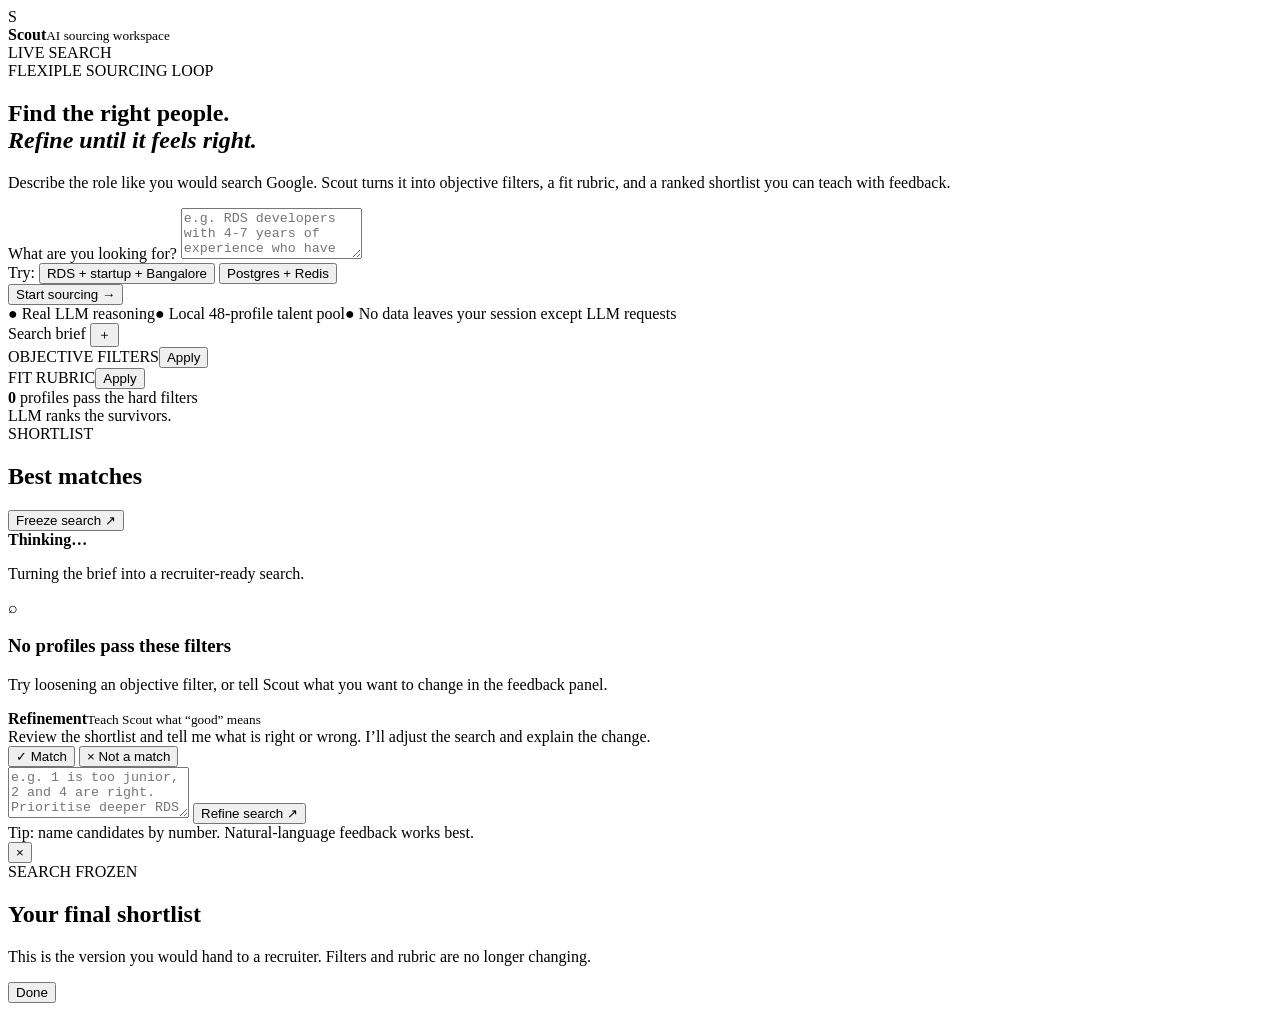
==== src/main/resources/static/index.html @ 705f52bc "Submit Flexiple sourcing refinement loop" ====
<!doctype html>
<html lang="en">
<head>
  <meta charset="utf-8">
  <meta name="viewport" content="width=device-width,initial-scale=1">
  <title>Scout — AI sourcing refinement</title>
  <link rel="stylesheet" href="/app.css">
</head>
<body>
<div class="app">
  <header class="topbar">
    <div class="brand"><span class="brand-mark">S</span><div><strong>Scout</strong><small>AI sourcing workspace</small></div></div>
    <div id="sessionBadge" class="session-badge hidden">LIVE SEARCH</div>
  </header>

  <main id="startView" class="start-view">
    <section class="hero">
      <div class="eyebrow">FLEXIPLE SOURCING LOOP</div>
      <h1>Find the right people.<br><em>Refine until it feels right.</em></h1>
      <p>Describe the role like you would search Google. Scout turns it into objective filters, a fit rubric, and a ranked shortlist you can teach with feedback.</p>
    </section>
    <section class="search-box">
      <label for="query">What are you looking for?</label>
      <textarea id="query" rows="3" placeholder="e.g. RDS developers with 4-7 years of experience who have worked at startups, for a role based in Bangalore."></textarea>
      <div class="search-actions">
        <div class="examples">
          <span>Try:</span>
          <button data-example="RDS developers with 4-7 years of experience who have worked at startups, for a role based in Bangalore.">RDS + startup + Bangalore</button>
          <button data-example="Backend engineers with 3-6 years, strong PostgreSQL and Redis, based in Bangalore.">Postgres + Redis</button>
        </div>
        <button id="searchBtn" class="primary">Start sourcing <span>→</span></button>
      </div>
    </section>
    <div class="trust-row"><span>● Real LLM reasoning</span><span>● Local 48-profile talent pool</span><span>● No data leaves your session except LLM requests</span></div>
  </main>

  <main id="workspace" class="workspace hidden">
    <aside class="left-panel">
      <div class="panel-title">Search brief <button id="newSearch" class="icon-btn" title="New search">＋</button></div>
      <div class="brief" id="briefText"></div>

      <div class="section-head"><span>OBJECTIVE FILTERS</span><button id="saveFilters" class="text-btn">Apply</button></div>
      <div id="filters" class="filters"></div>

      <div class="section-head"><span>FIT RUBRIC</span><button id="saveRubric" class="text-btn">Apply</button></div>
      <div id="rubric" class="rubric"></div>

      <div class="pool-note"><strong id="filteredCount">0</strong> profiles pass the hard filters<div>LLM ranks the survivors.</div></div>
    </aside>

    <section class="results-panel">
      <div class="results-head">
        <div>
          <div class="eyebrow">SHORTLIST</div>
          <h2>Best matches</h2>
          <p id="resultsMeta"></p>
        </div>
        <button id="freezeBtn" class="freeze">Freeze search <span>↗</span></button>
      </div>

      <div id="changeBanner" class="change-banner hidden"></div>
      <div id="errorBanner" class="error-banner hidden"></div>
      <div id="loading" class="loading hidden"><div class="spinner"></div><div><strong id="loadingTitle">Thinking…</strong><p id="loadingText">Turning the brief into a recruiter-ready search.</p></div></div>
      <div id="emptyState" class="empty hidden">
        <div class="empty-icon">⌕</div><h3>No profiles pass these filters</h3><p>Try loosening an objective filter, or tell Scout what you want to change in the feedback panel.</p>
      </div>
      <div id="candidates" class="candidates"></div>
    </section>

    <aside class="chat-panel">
      <div class="chat-head"><div class="chat-dot"></div><div><strong>Refinement</strong><small>Teach Scout what “good” means</small></div></div>
      <div id="chatMessages" class="chat-messages">
        <div class="chat-message assistant">Review the shortlist and tell me what is right or wrong. I’ll adjust the search and explain the change.</div>
      </div>
      <div class="feedback-quick">
        <button data-feedback="is a strong match">✓ Match</button>
        <button data-feedback="is not a match">× Not a match</button>
      </div>
      <div class="composer">
        <textarea id="feedback" rows="3" placeholder="e.g. 1 is too junior, 2 and 4 are right. Prioritise deeper RDS ownership."></textarea>
        <button id="refineBtn" class="primary full">Refine search <span>↗</span></button>
      </div>
      <div class="chat-hint">Tip: name candidates by number. Natural-language feedback works best.</div>
    </aside>
  </main>

  <div id="freezeModal" class="modal hidden">
    <div class="modal-card">
      <button id="closeModal" class="modal-close">×</button>
      <div class="eyebrow">SEARCH FROZEN</div>
      <h2>Your final shortlist</h2>
      <p class="modal-sub">This is the version you would hand to a recruiter. Filters and rubric are no longer changing.</p>
      <div id="frozenSummary"></div>
      <button id="doneBtn" class="primary full">Done</button>
    </div>
  </div>
</div>
<script src="/app.js"></script>
</body>
</html>
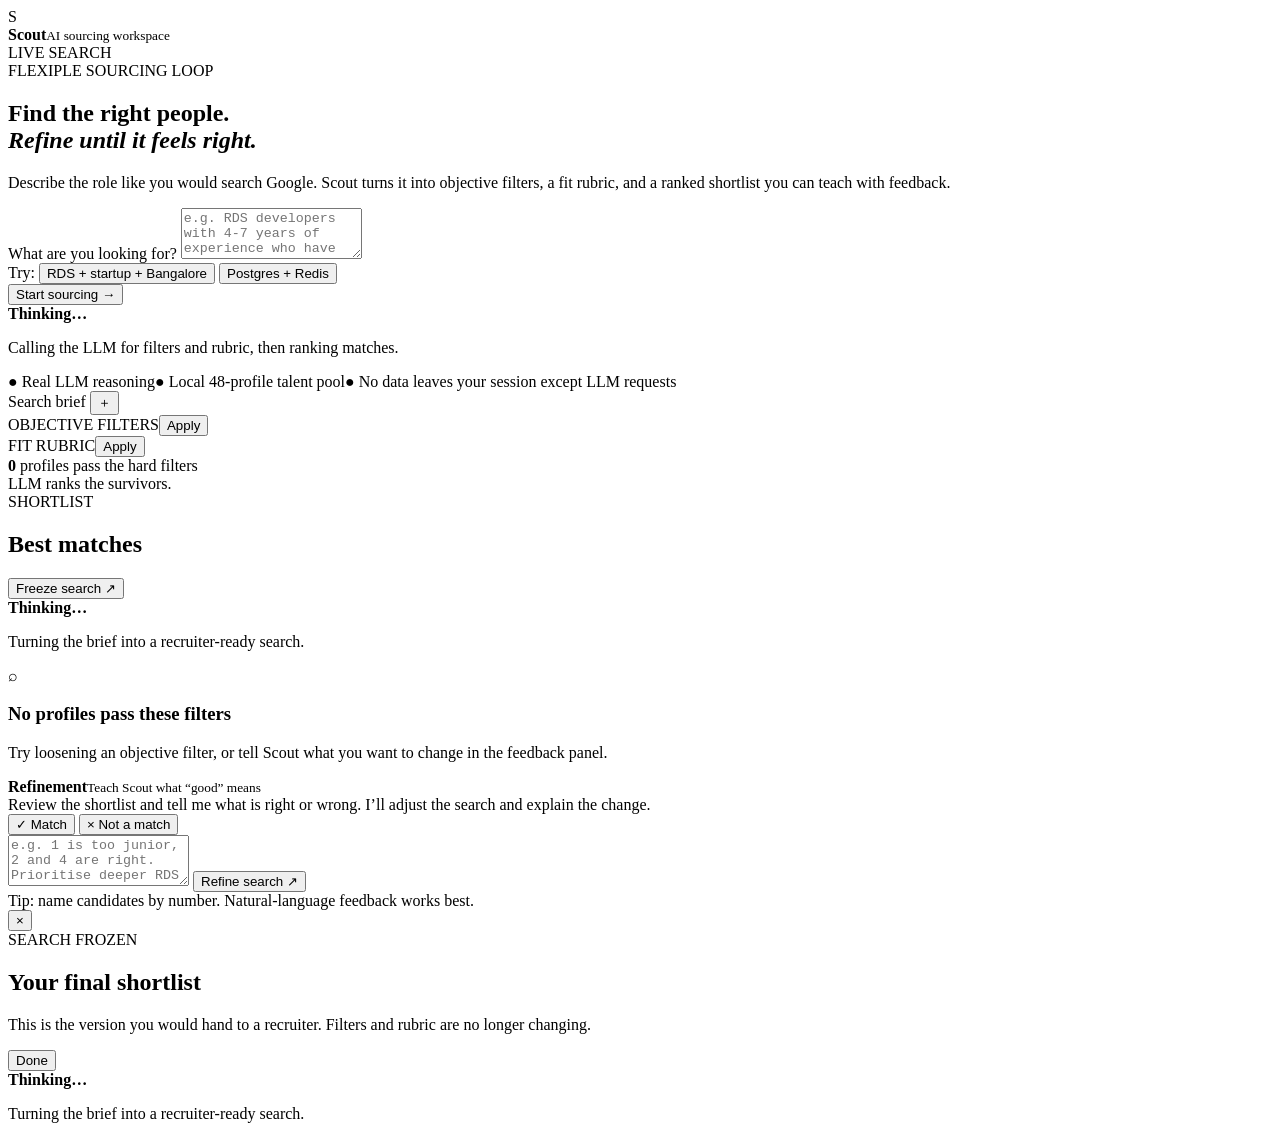
==== commit 22514e65: "feat(ui): add loading states and spinner for LLM search flow - Add btn-spinner inside #searchBtn wit" ====
--- a/src/main/resources/static/index.html
+++ b/src/main/resources/static/index.html
@@ -28,8 +28,19 @@
           <button data-example="RDS developers with 4-7 years of experience who have worked at startups, for a role based in Bangalore.">RDS + startup + Bangalore</button>
           <button data-example="Backend engineers with 3-6 years, strong PostgreSQL and Redis, based in Bangalore.">Postgres + Redis</button>
         </div>
-        <button id="searchBtn" class="primary">Start sourcing <span>→</span></button>
+        <button id="searchBtn" class="primary">
+          <span class="btn-spinner hidden" aria-hidden="true"></span>
+          <span class="btn-label">Start sourcing <span>→</span></span>
+        </button>
       </div>
+      <div id="startLoading" class="start-loading hidden" aria-live="polite">
+        <div class="spinner"></div>
+        <div>
+          <strong>Thinking…</strong>
+          <p>Calling the LLM for filters and rubric, then ranking matches.</p>
+        </div>
+      </div>
+      <div id="startError" class="error-banner hidden"></div>
     </section>
     <div class="trust-row"><span>● Real LLM reasoning</span><span>● Local 48-profile talent pool</span><span>● No data leaves your session except LLM requests</span></div>
   </main>
@@ -94,6 +105,14 @@
       <button id="doneBtn" class="primary full">Done</button>
     </div>
   </div>
+
+  <div id="globalLoading" class="global-loading hidden" aria-live="polite" aria-busy="true">
+    <div class="global-loading-card">
+      <div class="spinner large"></div>
+      <strong id="globalLoadingTitle">Thinking…</strong>
+      <p id="globalLoadingText">Turning the brief into a recruiter-ready search.</p>
+    </div>
+  </div>
 </div>
 <script src="/app.js"></script>
 </body>
